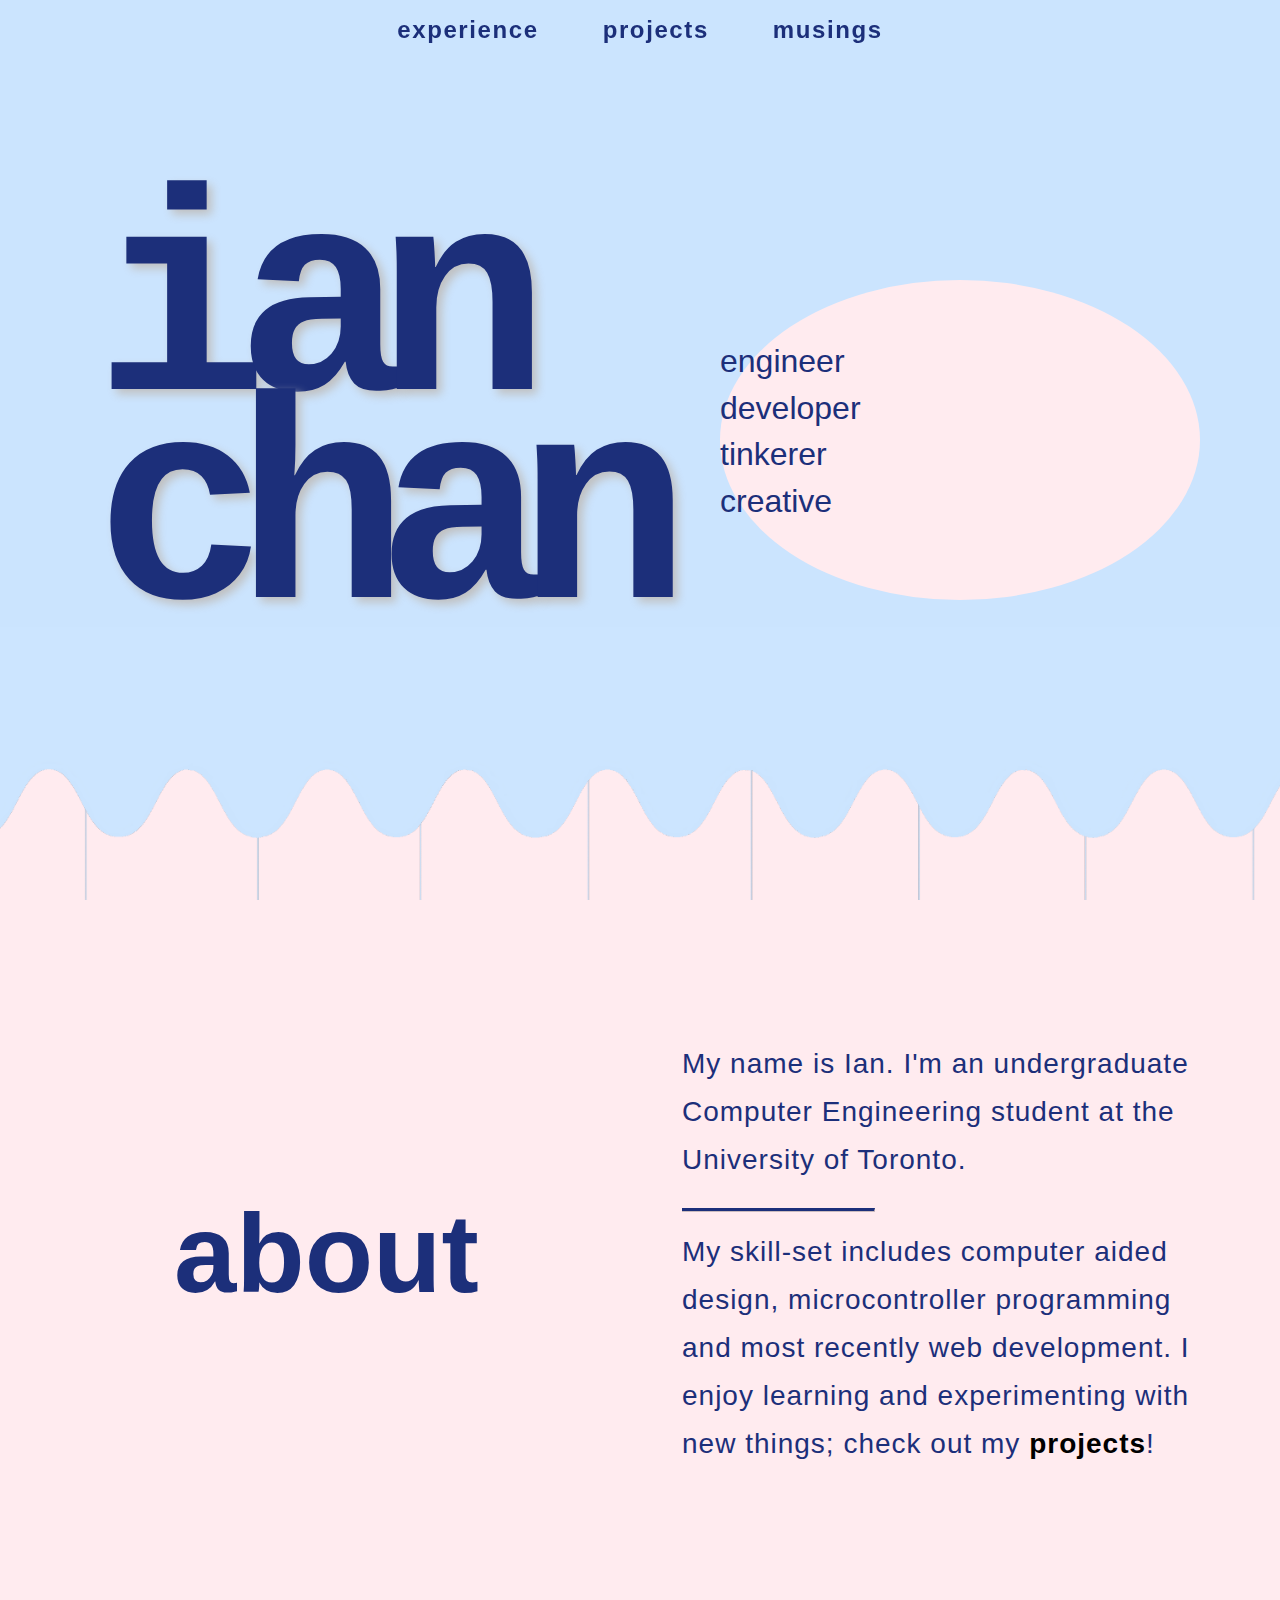
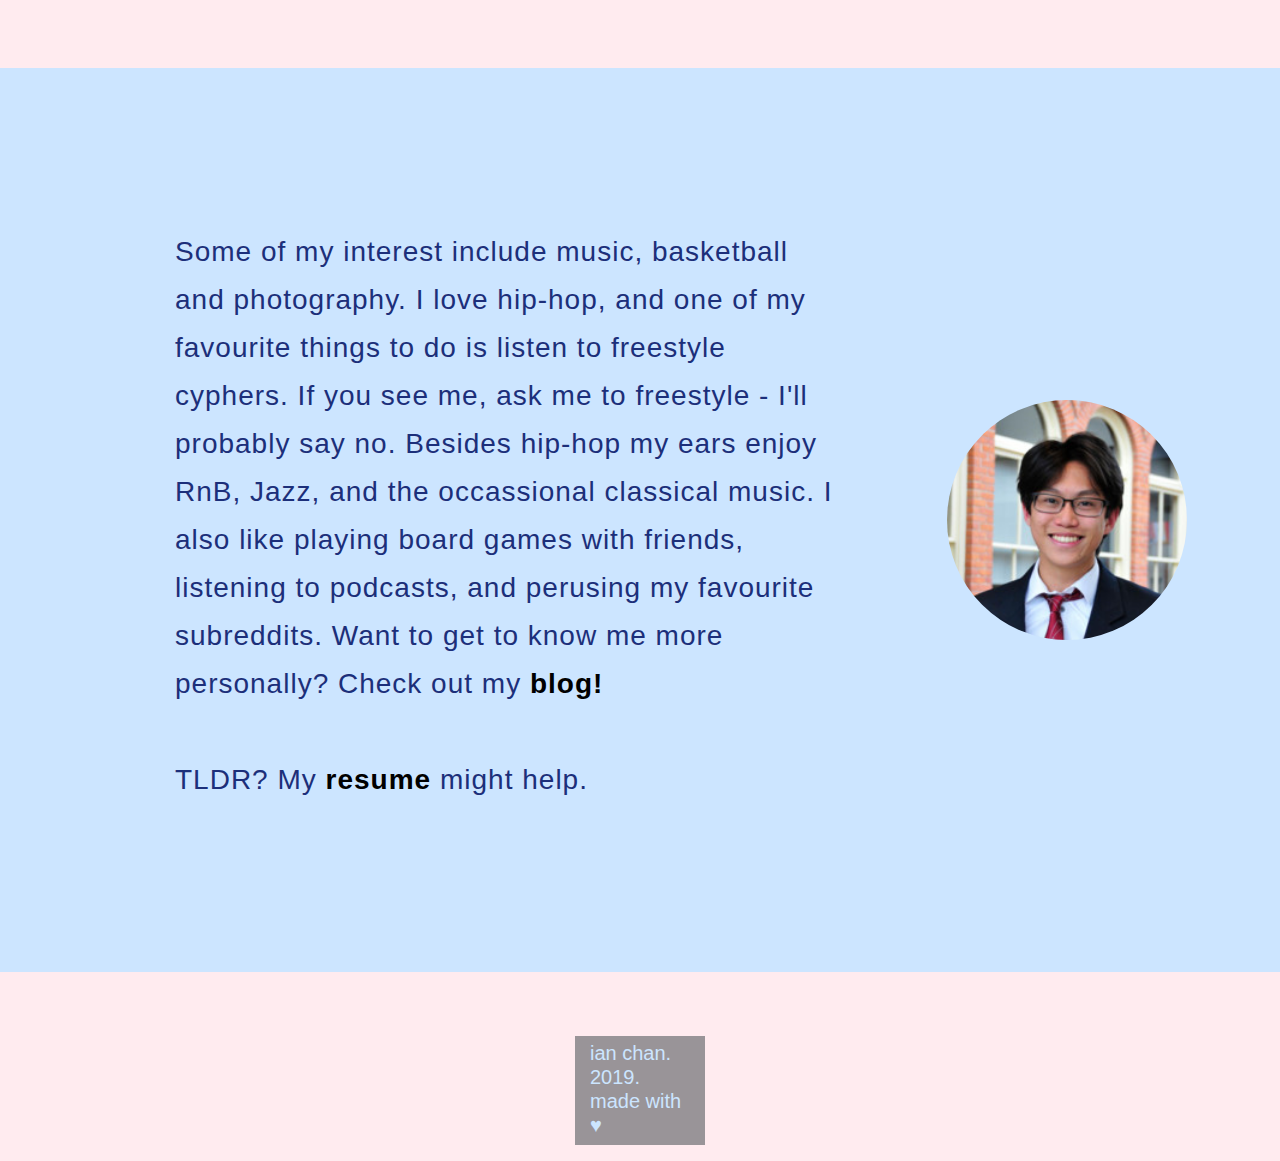
==== index.html @ 59d65142 "Updated landing page." ====
<!DOCTYPE html>
<html>
<head>
	<!-- Global site tag (gtag.js) - Google Analytics -->
	<script async src="https://www.googletagmanager.com/gtag/js?id=UA-136437127-1"></script>
	<script>
	  window.dataLayer = window.dataLayer || [];
	  function gtag(){dataLayer.push(arguments);}
	  gtag('js', new Date());

	  gtag('config', 'UA-136437127-1');
	</script>

	<title>Ian Chan</title>

	<link rel="stylesheet" href="https://stackpath.bootstrapcdn.com/bootstrap/4.3.1/css/bootstrap.min.css">
	<link href="https://fonts.googleapis.com/css?family=Amatic+SC" rel="stylesheet">
	<link rel="stylesheet" href="https://use.fontawesome.com/releases/v5.7.2/css/all.css" integrity="sha384-fnmOCqbTlWIlj8LyTjo7mOUStjsKC4pOpQbqyi7RrhN7udi9RwhKkMHpvLbHG9Sr" crossorigin="anonymous">
	<link rel="stylesheet" type="text/css" href="index.css">
	<meta name="viewport" content="width=device-width, initial-scale=1.0">
	<meta charset="utf-8">

</head>


	<body class="col-xl-12">

		<div class="row fixed-top">
			<div class="col-xl-12">
				
				<!-- Ian FUCKING REMEMBER THIS SHIT HERE. KNOW HOW TO USE FLEX AND JUSTIFY!  -->

				<!-- Nav Bar -->
				<nav id = "main" class="navbar navbar-expand-xl py-0 d-flex justify-content-center">
				    <div>    
				        <ul class="navbar-nav">
				       	  <li>
			            	<a href="experience.html" id="musings" class="nav-link mt-1">experience</a>
			          	  </li>

			          	  <li>
				            <a href="projects.html" id="projects" class="nav-link mt-1 mx-5">projects</a>
				          </li>

						  <li>
				            <a href="musings.html" id="musings" class="nav-link mt-1">musings</a>
				          </li>
				        </ul>
			    	</div>
		    	</nav>
	    	</div>
	    	
		</div>	

		<!-- Landing Page -->
		<div class="row landing">
			<div class="d-flex align-items-center col-xl-6">
				<div>
					<h1 class="name d-flex justify-content-center">ian chan</h1>
				</div>	
			</div>
			<!-- <div class="circle"></div> -->
			<div class="d-flex align-items-center justify-content-center col-xl-6">
					<div class="description circle">
						<h2 class="justify-content-start">engineer</h2>
						<h2 class="justify-content-start">developer</h2>
						<h2 class="justify-content-start">tinkerer</h2>
						<h2 class="justify-content-start">creative</h2>
					</div>
			</div>
		</div>

		<!-- About Pages -->

		<div class="row container">
			<div class="col-xl-6 d-flex align-items-center">
				<h1 class="about">about</h1>
			</div>

			<div class="col-xl-6 d-flex align-items-center">
				<div class="row">
					<h3 class="col-xl-12 pl-0 aboutMeText">My name is Ian. I'm an undergraduate Computer Engineering student at the University of Toronto.</h3>
					<hr id="hr" class="">
					<h3 class="col-xl-12 pl-0 aboutMeText">My skill-set includes computer aided design, microcontroller programming and most recently web development. I enjoy learning and experimenting with new things; check out my <b><a href="projects.html" class="link" id="projects">projects</a></b>!</h3>
				</div>
			</div>
		</div>

		<div class="row container2">
			<div class="col-xl-8">
				<h3 class="aboutMeText2">Some of my interest include music, basketball and photography. I love hip-hop, and one of my favourite things to do is listen to freestyle cyphers. If you see me, ask me to freestyle - I'll probably say no. Besides hip-hop my ears enjoy RnB, Jazz, and the occassional classical music. I also like playing board games with friends, listening to podcasts, and perusing my favourite subreddits. Want to get to know me more personally? Check out my <b><a href="musings.html" class="link" id="musings">blog!</a></b></h3>

				<h3 class="mt-5 aboutMeText2">TLDR? My <b><a href="resume.pdf" class="link" id = "resume">resume</a></b> might help.</h3>
			</div> 
			<div class="col-xl-4 d-flex align-items-center justify-content-center">
				<!-- <h1 class="about d-flex justify-content-end">words</h1> -->
				<img src="headshot.jfif" class="headshot">
			</div>
		</div>
		
		<!-- footer -->
		<div class="row">
			<div class="col-xl-12 d-flex justify-content-center mt-5 mb-3">
				 <a href="https://github.com/ianktc" target=" blank" class="icon">
			    	<i class="fab fa-github fa-2x"></i> 
			    </a>

		    	<a href="https://www.linkedin.com/in/ian-chan-409316150/" target=" blank" class="icon mx-5">
		    		<i class="fab fa-linkedin fa-2x"></i>
		    	</a>

		    	<a href="resume.pdf" target=" blank" class="icon">
		    		<i class="fas fa-file-alt fa-2x"></i>
		    	</a>	
			</div>
		</div>

		<div class="row footer">
			<div class="col-xl-12 d-flex justify-content-center">
				<h5 class="">ian chan. 2019. made with &hearts;</h5>
			</div>
		</div>

	    <!-- Optional JavaScript -->
	    <!-- jQuery first, then Popper.js, then Bootstrap JS -->
	    <script src="https://code.jquery.com/jquery-3.3.1.slim.min.js" integrity="sha384-q8i/X+965DzO0rT7abK41JStQIAqVgRVzpbzo5smXKp4YfRvH+8abtTE1Pi6jizo"
	        crossorigin="anonymous"></script>
	    <script src="https://cdnjs.cloudflare.com/ajax/libs/popper.js/1.14.3/umd/popper.min.js" integrity="sha384-ZMP7rVo3mIykV+2+9J3UJ46jBk0WLaUAdn689aCwoqbBJiSnjAK/l8WvCWPIPm49"
	        crossorigin="anonymous"></script>
	    <script src="https://stackpath.bootstrapcdn.com/bootstrap/4.1.3/js/bootstrap.min.js" integrity="sha384-ChfqqxuZUCnJSK3+MXmPNIyE6ZbWh2IMqE241rYiqJxyMiZ6OW/JmZQ5stwEULTy"
	        crossorigin="anonymous"></script>

	    <!-- These are particle.js scripts  -->
		<script src="particles.js"></script>
		<script src="js/app.js"></script>

		<!-- scrolling scripts for navbar -->
	    <script>
	        $(function () {
	            $(document).scroll(function () {
	                var $nav = $("#main");
	                $nav.toggleClass("scrolled", $(this).scrollTop() > $nav.height());
	            });
	        });
	    </script>

	</body>
	
</html>
---- index.css ----
body {  
	/*note: new background is lined pattern*/
	background-image: url("lines.png");
	background-repeat: no-repeat;
	background-size: cover;
	background-position: -5rem 0rem;
	background-attachment: fixed;
	background-color: rgb(255, 235, 239);
	color: #1C2F7A; 
	position: fixed;
}

.link{
	color: black;
}

#resume #projects{
	position: relative;
	z-index: 10000 !important;
}

/*welcome banner styles*/

.landing {
	background-image: url("good.png");
	background-size: cover;
	background-position: 0% 100%;
}

.name {
	font-family: 'PT Mono', monospace;
	font-size: 18rem;
	margin-top: 13rem;
	margin-left: 5rem;
	margin-bottom: 16rem;
	text-shadow: 5px 5px 10px #C0C0C0;
	font-weight: 600;
	letter-spacing: -2rem;
	line-height: 13rem;
}

.description {

}

.circle{
	height: 20rem;
	width: 30rem;
	background-color: rgb(255, 235, 239);
	border-radius: 50%;
	display: inline-block;
	padding-top: 3.9rem;
	padding-right: 10rem;
}

h1 {
	font-weight: 500;
	font-size: 7em;
	color: #1C2F7A;
}

/*navbar styles*/

.mainNavbar{
	margin-top:5rem;
}
 
.navbar-nav{ 
	width: 100%;
	text-align:center; 
}

.navbar-brand, .nav-link {
	font-size: 1.5rem;
	font-weight: 600;
	color: #1C2F7A;
	letter-spacing: 0.1rem;
}

/*about pages styles*/

.container {
	margin-top: 10rem;
	margin-bottom: 12rem;
}

.about{
	font-weight: 900;
	margin-left: 9rem;
}

.aboutMeText{
	margin-right: 6rem;
	margin-left: 7rem;
	text-align: left;
	line-height: 3rem;
	letter-spacing: 1px;
}

#hr {
	width: 12rem;
	border-top: 3px solid #1C2F7A;
	border-bottom: 1px solid rgba(0,0,0,0.2);
	border-right: 1px solid rgba(0,0,0,0.2);
	margin-left: 7rem;
}

.container2{
	background-color: #CCE5FF;
	padding-top: 10rem;
	padding-bottom: 10rem;
}

.aboutMeText2{
	margin-left: 10rem;
	text-align: left;
	line-height: 3rem;
	letter-spacing: 1px;
}

.headshot {
	border-radius: 50%;
	display: block;
	height: 15rem;
	width: 15rem;
}

.footer{
	background:rgba(99, 101, 104,0.65);
	padding-top:5px;
	margin-right: 35rem;
	margin-left: 35rem;
	margin-bottom: 1rem;
	color: #CCE5FF;
}

::-webkit-scrollbar { 
    display: none; 
}

/*top right icons*/

a:hover{
	text-decoration: none;
}

.icon {
	color: #1C2F7A;
	/*float: center;*/
	text-decoration: none;
}

/*scrolled background*/
.navbar.scrolled {
	/*background: rgb(222,184,135,0.9);*/
	background:rgb(255, 235, 239, 0.7);
}

/*making responive*/
/*need to update the responsiveness*/
@media only screen and (max-width: 600px){
	body { 
		align-content: center;
		background-image: url("MountainRange1.png");
		background-size: cover;
		background-repeat: no-repeat;
		background-position: 50% 20%;
		background-attachment: fixed;
	}	
	.about {
		justify-content: center;
	}
	#welcome {
		text-align: center;
	}
	#websiteTag {
		font-size:1.4rem;
		text-align: center;
		padding-top: 14rem;
	}
	hr {
	width: 3rem;
	color: white;
	border-top: 1px solid #f8f8f8;
	border-bottom: 1px solid rgba(0,0,0,0.2) 
	}
	.navbar-toggler-icon{
		height: 1.7rem;
		width: 1.7rem;
		margin-top:0.2rem;
		margin-left: 0.2rem;
		position: fixed;
	}
	.navbar-brand, .nav-link {
		margin-left: 1rem;
		color: #1C2F7A;
		font-size:1rem;
	}
	.navbar-brand{
		margin-top: 2rem;
	}
	#home {
		margin-top: 1.4rem;
		margin-bottom: 0;
		padding-bottom: 0;
	}
	#musings {
		margin-top: 0;
		padding-top: 0;
	}

	/*about page*/
	.about {
		background:rgba(99, 101, 104,0.65);
		margin-top: 25rem;
		margin-right: auto;
		margin-left: auto;
		margin-bottom:1rem;
		color: #FAEBD7;
	}

	.display-3{
		font-size: 2.2rem;
		padding-top: 0.4rem;
	}

	#secondHr{
		width: 5rem;
	}
	.aboutMeText {
		font-size: 1rem;
		padding-right: 2rem;
		padding-left: 2rem;
		text-align: left;
	}

	.aboutMeText p{
		text-align: left;
		color: #FAEBD7;
		line-height: 2rem;
		padding-bottom: 2rem;
	}

	.heading {
		font-size: 1.3rem;
		text-align: left;
		color: black;
	}
}
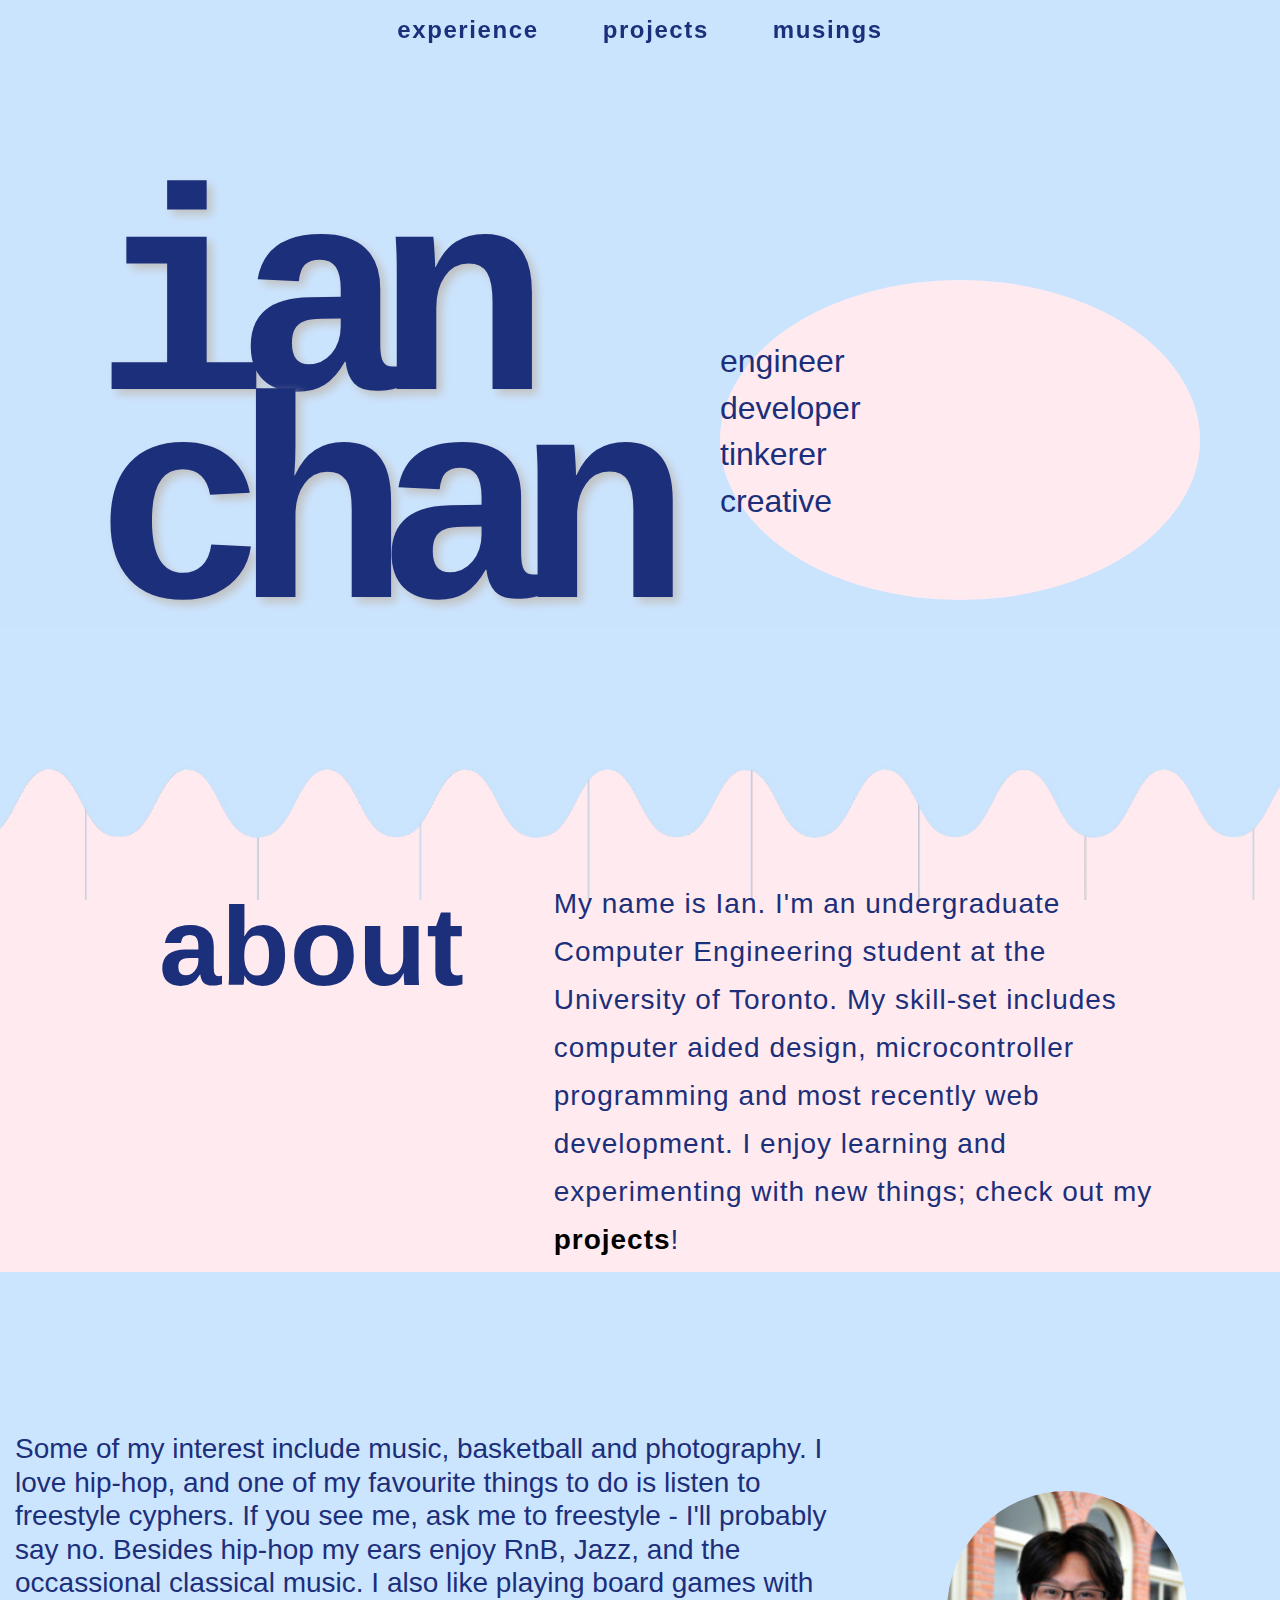
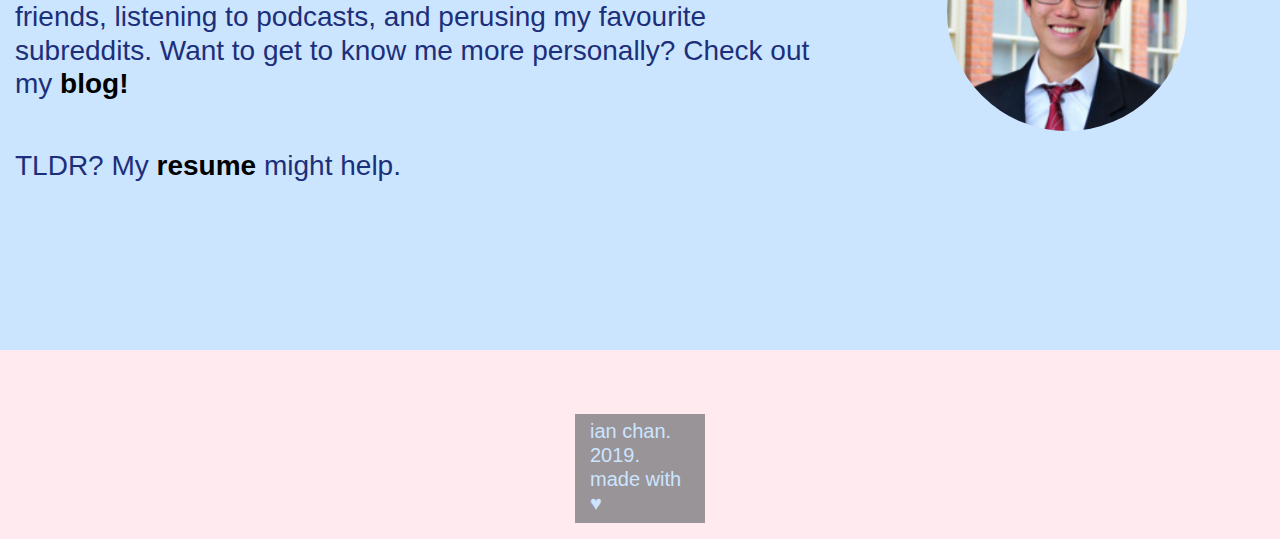
==== commit af46939c: "update resume" ====
--- a/index.html
+++ b/index.html
@@ -17,108 +17,198 @@
 	<link href="https://fonts.googleapis.com/css?family=Amatic+SC" rel="stylesheet">
 	<link rel="stylesheet" href="https://use.fontawesome.com/releases/v5.7.2/css/all.css" integrity="sha384-fnmOCqbTlWIlj8LyTjo7mOUStjsKC4pOpQbqyi7RrhN7udi9RwhKkMHpvLbHG9Sr" crossorigin="anonymous">
 	<link rel="stylesheet" type="text/css" href="index.css">
+
+	<!-- favicon -->
+	<link rel="apple-touch-icon" sizes="180x180" href="favicon/apple-touch-icon.png">
+	<link rel="icon" type="image/png" sizes="32x32" href="favicon/favicon-32x32.png">
+	<link rel="icon" type="image/png" sizes="16x16" href="favicon/favicon-16x16.png">
+	<link rel="manifest" href="/site.webmanifest">
+	<meta name="msapplication-TileColor" content="#da532c">
+	<meta name="theme-color" content="#ffffff">
+
 	<meta name="viewport" content="width=device-width, initial-scale=1.0">
 	<meta charset="utf-8">
 
 </head>
 
-
-	<body class="col-xl-12">
-
-		<div class="row fixed-top">
-			<div class="col-xl-12">
+	<body class="col-xl-12 col-xs-12">
+
+		<div class="d-none d-lg-block">
+			<div class="row fixed-top">
+				<div class="col-xl-12">
+					
+					<!-- Ian FUCKING REMEMBER THIS SHIT HERE. KNOW HOW TO USE FLEX AND JUSTIFY!  -->
+
+					<!-- Nav Bar -->
+					<nav id = "main" class="navbar navbar-expand-xl py-0 d-flex justify-content-center">
+					    <div>    
+					        <ul class="navbar-nav">
+					       	  <li>
+				            	<a href="experience.html" id="musings" class="nav-link mt-1">experience</a>
+				          	  </li>
+
+				          	  <li>
+					            <a href="projects.html" id="projects" class="nav-link mt-1 mx-5">projects</a>
+					          </li>
+
+							  <li>
+					            <a href="musings.html" id="musings" class="nav-link mt-1">musings</a>
+					          </li>
+					        </ul>
+				    	</div>
+			    	</nav>
+
+		    	</div>
+			</div>	
+
+			<!-- test -->
+
+			<!-- Landing Page -->
+			<div class="row landing">
+				<div class="d-flex align-items-center col-xl-6">
+					<div class="">
+						<h1 class="name d-flex justify-content-center">ian chan</h1>
+					</div>	
+				</div>
+				<div class="d-flex align-items-center justify-content-center col-xl-6">
+					<!-- using bootstrap to hide this when the screen is less than l -->
+						<div class="description circle d-none d-lg-block">
+							<h2 class="justify-content-start">engineer</h2>
+							<h2 class="justify-content-start">developer</h2>
+							<h2 class="justify-content-start">tinkerer</h2>
+							<h2 class="justify-content-start">creative</h2>
+						</div>
+				</div>
+			</div>
+
+			<!-- About Pages -->
+
+			<div class="row holder">
+				<div class="col-xl-4">
+					<h1 class="about">about</h1>
+				</div>
+
+				<div class="col-xl-8">
+					<h3 class = "aboutMeText">My name is Ian. I'm an undergraduate Computer Engineering student at the University of Toronto. My skill-set includes computer aided design, microcontroller programming and most recently web development. I enjoy learning and experimenting with new things; check out my <b><a href="projects.html" class="link" id="projects">projects</a></b>!</h3>
+				</div>
+			</div>
+
+			<div class="row container2">
+				<div class="col-xl-8">
+					<h3 class="aboutMeText1">Some of my interest include music, basketball and photography. I love hip-hop, and one of my favourite things to do is listen to freestyle cyphers. If you see me, ask me to freestyle - I'll probably say no. Besides hip-hop my ears enjoy RnB, Jazz, and the occassional classical music. I also like playing board games with friends, listening to podcasts, and perusing my favourite subreddits. Want to get to know me more personally? Check out my <b><a href="musings.html" class="link" id="musings">blog!</a></b></h3>
+
+					<h3 class="mt-5 aboutMeText1">TLDR? My <b><a href="resume.pdf" class="link" id = "resume">resume</a></b> might help.</h3>
+				</div> 
+
+				<div class="col-xl-4 d-flex align-items-center justify-content-center">
+					<img src="headshot.jfif" class="headshot">
+				</div>
+			</div>
+			
+			<!-- footer -->
+			<div class="row">
+				<div class="col-xl-12 d-flex justify-content-center mt-5 mb-3">
+					 <a href="https://github.com/ianktc" target=" blank" class="icon">
+				    	<i class="fab fa-github fa-2x"></i> 
+				    </a>
+
+			    	<a href="https://www.linkedin.com/in/ian-chan-409316150/" target=" blank" class="icon mx-5">
+			    		<i class="fab fa-linkedin fa-2x"></i>
+			    	</a>
+
+			    	<a href="resume.html" target=" blank" class="icon">
+			    		<i class="fas fa-file-alt fa-2x"></i>
+			    	</a>	
+				</div>
+			</div>
+
+			<div class="row footer">
+				<div class="col-xl-12 d-flex justify-content-center">
+					<h5 class="">ian chan. 2019. made with &hearts;</h5>
+				</div>
+			</div>
+
+		</div>
+
+		<!-- responsive for mobile -->
+
+		<div class="col-xs-12 d-block d-sm-none">
+			<!-- nav bar and landing page-->
+			<div class="row landing1 d-flex justify-content-center">
+				<div class="col-xs-12">
+					<ul class="navbar-nav">
+			       	  <li>
+		            	<a href="experience.html" id="experience" class="nav-link">experience</a>
+		          	  </li>
+		          	  <li>
+			            <a href="projects.html" id="projects" class="nav-link">projects</a>
+			          </li>
+
+					  <li>
+			            <a href="musings.html" id="musings" class="nav-link">musings</a>
+			          </li>
+			        </ul>
+				</div>
+
+				<div class="">
+					<h1 class="name1 ml-4">ian chan</h1>	
+				</div>
+			</div>
+
+			<!-- about -->
+			<div class="row d-flex justify-content-center">
+				<div class="col-xs-12">
+					<h1 class="about1 display-3">about</h1>
+				</div>
+			</div>
+			
+			<div class="row d-flex justify-content-center">
+				<div class="col-xs-12">
+					<h5 class="aboutMeText1 mx-5">My name is Ian. I'm an undergraduate Computer Engineering student at the University of Toronto.</h5>
+					<hr id="hr1">
+					<h5 class="aboutMeText1 mx-5">My skill-set includes computer aided design, microcontroller programming and most recently web development. I enjoy learning and experimenting with new things; check out my <b><a href="projects.html" class="link" id="projects">projects</a></b>!</h5>	
+				</div>
+			</div>
+
+			<!-- about more -->
+			<div class="row d-flex justify-content-center container3">
 				
-				<!-- Ian FUCKING REMEMBER THIS SHIT HERE. KNOW HOW TO USE FLEX AND JUSTIFY!  -->
-
-				<!-- Nav Bar -->
-				<nav id = "main" class="navbar navbar-expand-xl py-0 d-flex justify-content-center">
-				    <div>    
-				        <ul class="navbar-nav">
-				       	  <li>
-			            	<a href="experience.html" id="musings" class="nav-link mt-1">experience</a>
-			          	  </li>
-
-			          	  <li>
-				            <a href="projects.html" id="projects" class="nav-link mt-1 mx-5">projects</a>
-				          </li>
-
-						  <li>
-				            <a href="musings.html" id="musings" class="nav-link mt-1">musings</a>
-				          </li>
-				        </ul>
-			    	</div>
-		    	</nav>
-	    	</div>
-	    	
-		</div>	
-
-		<!-- Landing Page -->
-		<div class="row landing">
-			<div class="d-flex align-items-center col-xl-6">
-				<div>
-					<h1 class="name d-flex justify-content-center">ian chan</h1>
-				</div>	
-			</div>
-			<!-- <div class="circle"></div> -->
-			<div class="d-flex align-items-center justify-content-center col-xl-6">
-					<div class="description circle">
-						<h2 class="justify-content-start">engineer</h2>
-						<h2 class="justify-content-start">developer</h2>
-						<h2 class="justify-content-start">tinkerer</h2>
-						<h2 class="justify-content-start">creative</h2>
-					</div>
-			</div>
-		</div>
-
-		<!-- About Pages -->
-
-		<div class="row container">
-			<div class="col-xl-6 d-flex align-items-center">
-				<h1 class="about">about</h1>
-			</div>
-
-			<div class="col-xl-6 d-flex align-items-center">
-				<div class="row">
-					<h3 class="col-xl-12 pl-0 aboutMeText">My name is Ian. I'm an undergraduate Computer Engineering student at the University of Toronto.</h3>
-					<hr id="hr" class="">
-					<h3 class="col-xl-12 pl-0 aboutMeText">My skill-set includes computer aided design, microcontroller programming and most recently web development. I enjoy learning and experimenting with new things; check out my <b><a href="projects.html" class="link" id="projects">projects</a></b>!</h3>
-				</div>
-			</div>
-		</div>
-
-		<div class="row container2">
-			<div class="col-xl-8">
-				<h3 class="aboutMeText2">Some of my interest include music, basketball and photography. I love hip-hop, and one of my favourite things to do is listen to freestyle cyphers. If you see me, ask me to freestyle - I'll probably say no. Besides hip-hop my ears enjoy RnB, Jazz, and the occassional classical music. I also like playing board games with friends, listening to podcasts, and perusing my favourite subreddits. Want to get to know me more personally? Check out my <b><a href="musings.html" class="link" id="musings">blog!</a></b></h3>
-
-				<h3 class="mt-5 aboutMeText2">TLDR? My <b><a href="resume.pdf" class="link" id = "resume">resume</a></b> might help.</h3>
-			</div> 
-			<div class="col-xl-4 d-flex align-items-center justify-content-center">
-				<!-- <h1 class="about d-flex justify-content-end">words</h1> -->
-				<img src="headshot.jfif" class="headshot">
-			</div>
-		</div>
-		
-		<!-- footer -->
-		<div class="row">
-			<div class="col-xl-12 d-flex justify-content-center mt-5 mb-3">
-				 <a href="https://github.com/ianktc" target=" blank" class="icon">
-			    	<i class="fab fa-github fa-2x"></i> 
-			    </a>
-
-		    	<a href="https://www.linkedin.com/in/ian-chan-409316150/" target=" blank" class="icon mx-5">
-		    		<i class="fab fa-linkedin fa-2x"></i>
-		    	</a>
-
-		    	<a href="resume.pdf" target=" blank" class="icon">
-		    		<i class="fas fa-file-alt fa-2x"></i>
-		    	</a>	
-			</div>
-		</div>
-
-		<div class="row footer">
-			<div class="col-xl-12 d-flex justify-content-center">
-				<h5 class="">ian chan. 2019. made with &hearts;</h5>
-			</div>
+				<div class="col-xl-12 d-flex align-items-center justify-content-center">
+					<!-- <h1 class="about d-flex justify-content-end">words</h1> -->
+					<img src="headshot.jfif" class="headshot1">
+				</div>
+
+				<div class="col-xs-12">
+					<h5 class="aboutMeText1 mx-5">Some of my interest include music, basketball and photography. I love hip-hop, and one of my favourite things to do is listen to freestyle cyphers. If you see me, ask me to freestyle - I'll probably say no. Besides hip-hop my ears enjoy RnB, Jazz, and the occassional classical music. I also like playing board games with friends, listening to podcasts, and perusing my favourite subreddits. Want to get to know me more personally? Check out my <b><a href="musings.html" class="link" id="musings">blog!</a></b></h5>
+
+					<h5 class="mt-5 aboutMeText1 mx-5">TLDR? My <b><a href="resume.pdf" class="link" id = "resume">resume</a></b> might help.</h5>
+				</div> 
+
+			</div>
+
+			<!-- footer -->
+			<div class="row">
+				<div class="col-xl-12 d-flex justify-content-center mt-5 mb-3">
+					<a href="https://github.com/ianktc" target=" blank" class="icon">
+				    	<i class="fab fa-github fa-2x"></i> 
+				    </a>
+
+			    	<a href="https://www.linkedin.com/in/ian-chan-409316150/" target=" blank" class="icon mx-5">
+			    		<i class="fab fa-linkedin fa-2x"></i>
+			    	</a>
+
+			    	<a href="resume.html" target=" blank" class="icon">
+			    		<i class="fas fa-file-alt fa-2x"></i>
+			    	</a>	
+				</div>
+			</div>
+
+			<div class="row d-flex justify-content-center">
+				<div class="col-xs-12 footer1 px-3 mb-4">
+					<h5 class="">ian chan. 2019. made with &hearts;</h5>	
+				</div>
+			</div>
+
 		</div>
 
 	    <!-- Optional JavaScript -->
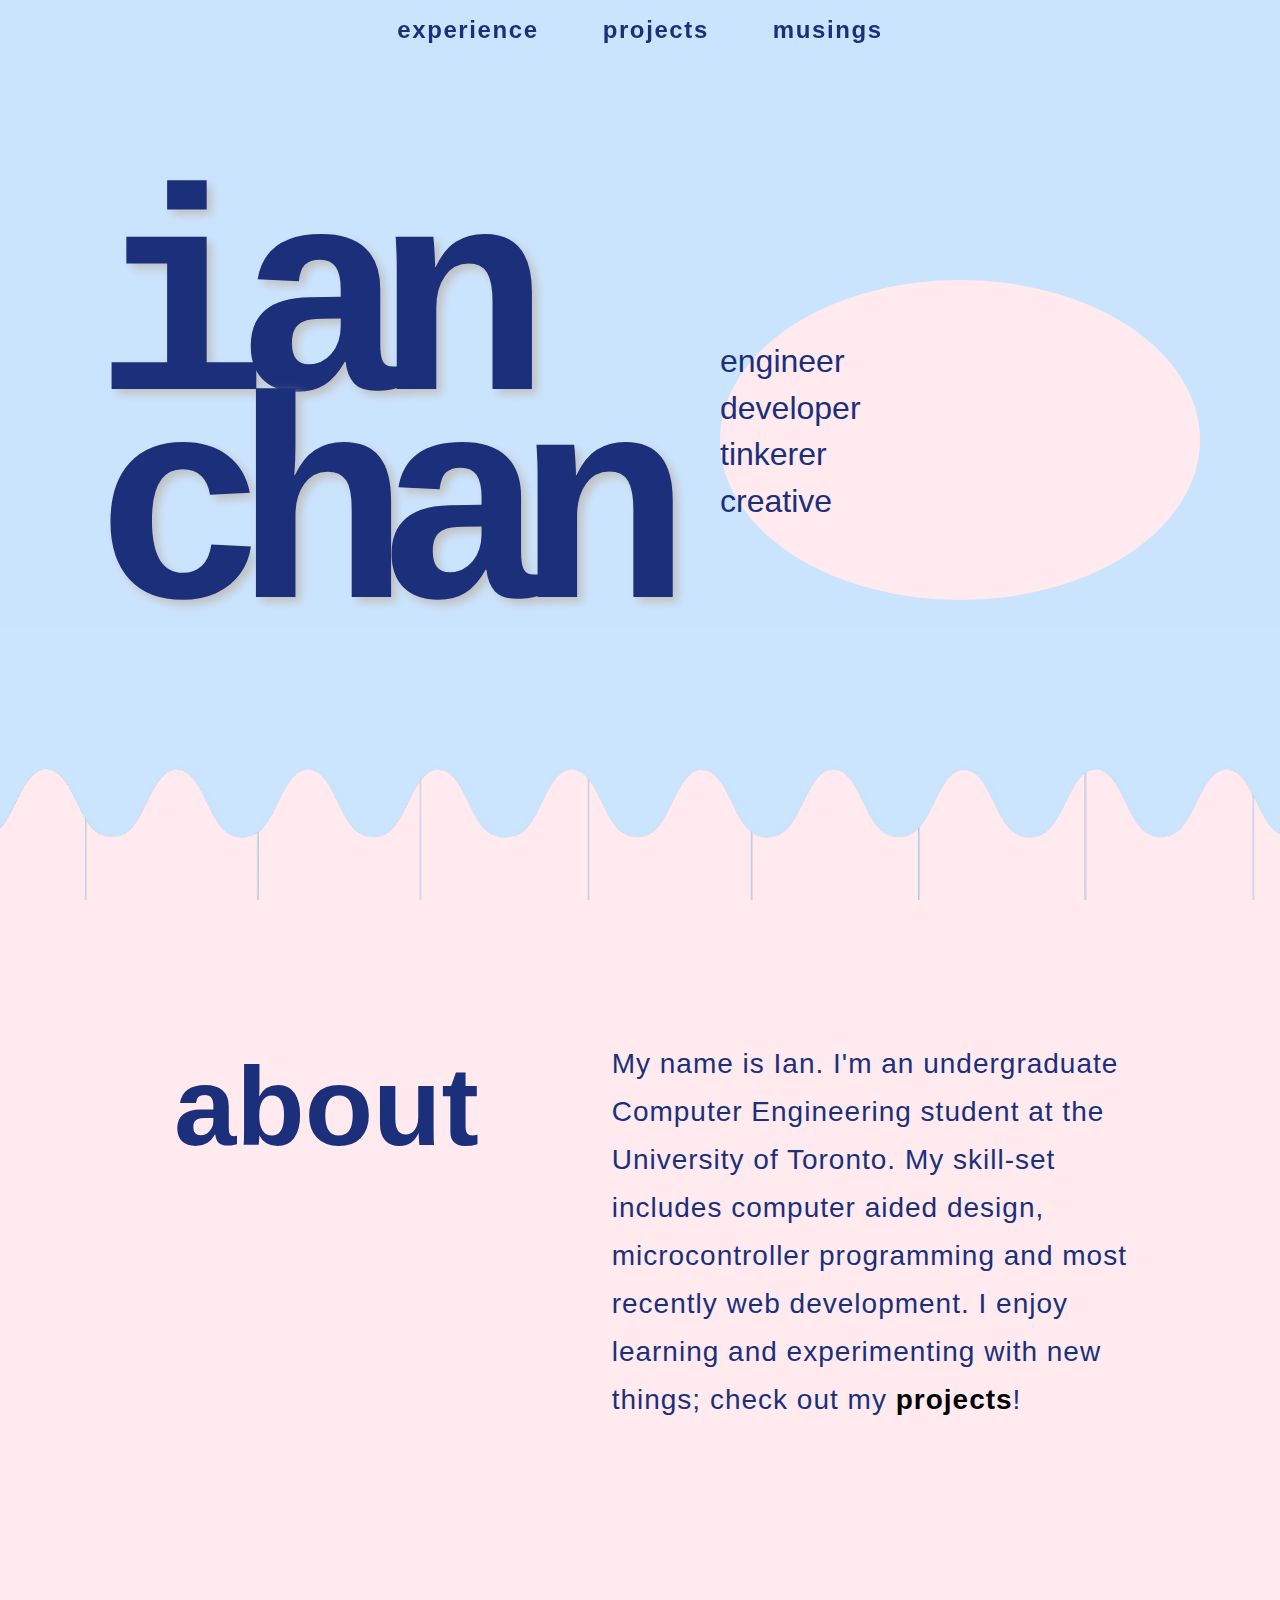
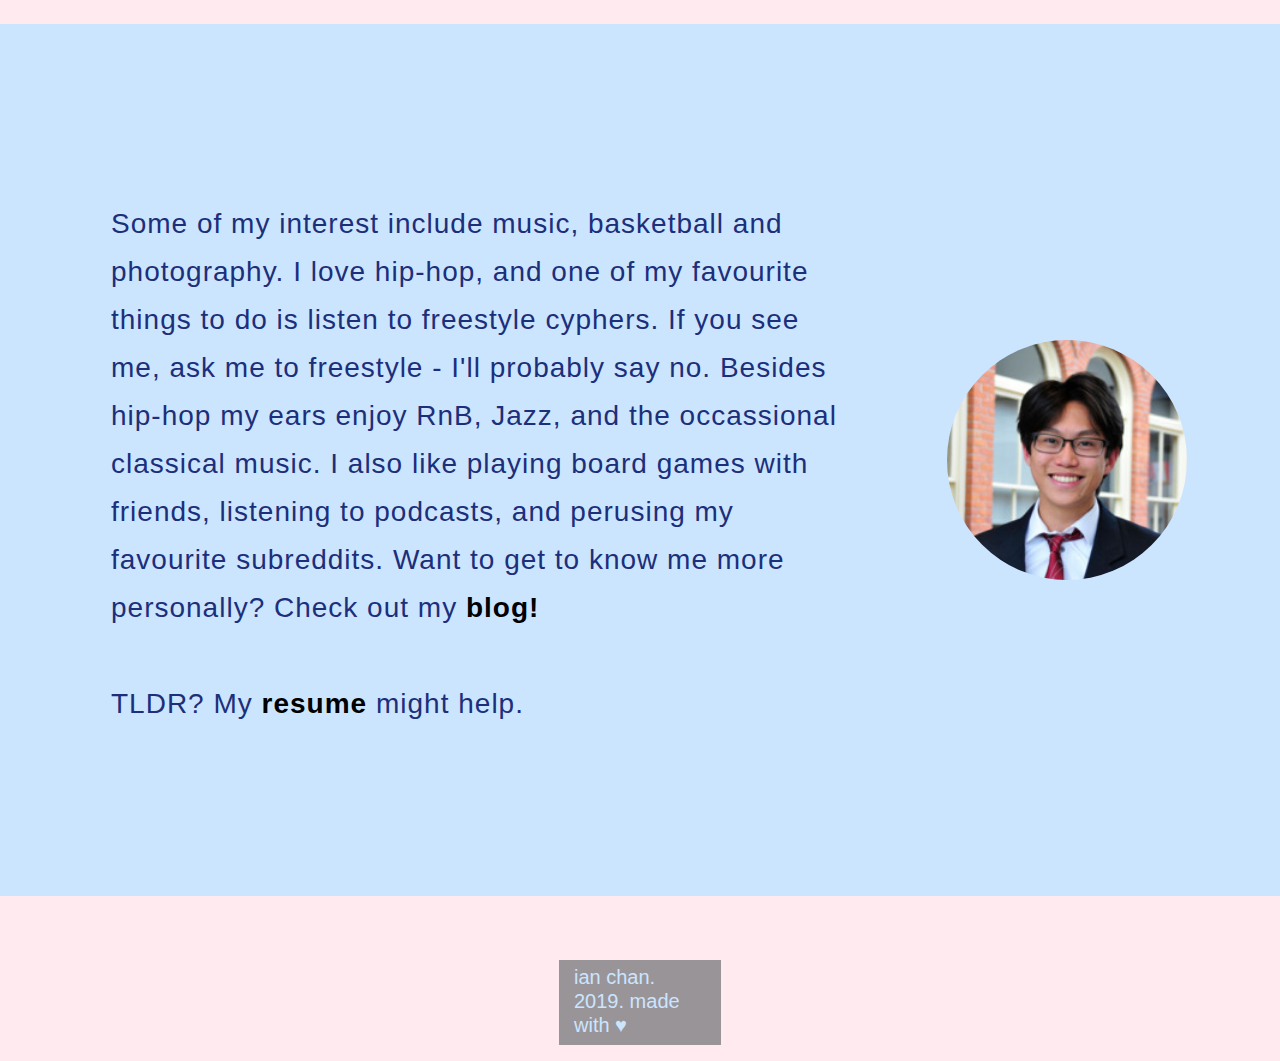
==== commit 9d373bcb: "resume change and restructuring plans" ====
--- a/index.html
+++ b/index.html
@@ -37,8 +37,6 @@
 			<div class="row fixed-top">
 				<div class="col-xl-12">
 					
-					<!-- Ian FUCKING REMEMBER THIS SHIT HERE. KNOW HOW TO USE FLEX AND JUSTIFY!  -->
-
 					<!-- Nav Bar -->
 					<nav id = "main" class="navbar navbar-expand-xl py-0 d-flex justify-content-center">
 					    <div>    
@@ -60,8 +58,6 @@
 
 		    	</div>
 			</div>	
-
-			<!-- test -->
 
 			<!-- Landing Page -->
 			<div class="row landing">
@@ -116,7 +112,7 @@
 			    		<i class="fab fa-linkedin fa-2x"></i>
 			    	</a>
 
-			    	<a href="resume.html" target=" blank" class="icon">
+			    	<a href="resume.pdf" target=" blank" class="icon">
 			    		<i class="fas fa-file-alt fa-2x"></i>
 			    	</a>	
 				</div>
@@ -197,7 +193,7 @@
 			    		<i class="fab fa-linkedin fa-2x"></i>
 			    	</a>
 
-			    	<a href="resume.html" target=" blank" class="icon">
+			    	<a href="resume.pdf" target=" blank" class="icon">
 			    		<i class="fas fa-file-alt fa-2x"></i>
 			    	</a>	
 				</div>
--- a/index.css
+++ b/index.css
@@ -7,14 +7,13 @@
 	background-attachment: fixed;
 	background-color: rgb(255, 235, 239);
 	color: #1C2F7A; 
-	position: fixed;
 }
 
 .link{
 	color: black;
 }
 
-#resume #projects{
+#resume #projects #experience{
 	position: relative;
 	z-index: 10000 !important;
 }
@@ -23,8 +22,18 @@
 
 .landing {
 	background-image: url("good.png");
+	background-size: 100% 100%;
+	background-position: center;
+	background-repeat: no-repeat;
+} 
+
+.landing1{
+	background-image: url("good.png");
 	background-size: cover;
-	background-position: 0% 100%;
+	background-repeat: repeat;
+	background-position: 0rem 0rem;
+	padding-bottom: 8rem;
+	padding-top: 2rem;
 }
 
 .name {
@@ -37,6 +46,17 @@
 	font-weight: 600;
 	letter-spacing: -2rem;
 	line-height: 13rem;
+}
+
+.name1{
+	font-family: 'PT Mono', monospace;
+	font-size: 10rem;
+	text-shadow: 5px 5px 10px #C0C0C0;
+	font-weight: 600;
+	letter-spacing: -1rem;
+	line-height: 7rem;
+	margin-top: 3rem;
+	margin-bottom: 4rem;
 }
 
 .description {
@@ -77,24 +97,51 @@
 	letter-spacing: 0.1rem;
 }
 
+.nav-link1 {
+	font-size: 1.5rem;
+	font-weight: 600;
+	color: #1C2F7A;
+	letter-spacing: 0.1rem;
+}
+
 /*about pages styles*/
 
-.container {
-	margin-top: 10rem;
-	margin-bottom: 12rem;
+.holder {
+	margin-top: 10rem !important;
+	margin-bottom: 12rem !important; 
+	margin-left: 9rem !important;
 }
 
 .about{
 	font-weight: 900;
-	margin-left: 9rem;
+}
+
+.about1{
+	font-weight: 600;
 }
 
 .aboutMeText{
 	margin-right: 6rem;
-	margin-left: 7rem;
+	margin-left: 4rem;
 	text-align: left;
 	line-height: 3rem;
 	letter-spacing: 1px;
+}
+
+.aboutMeText1{
+	text-align: left;
+	line-height: 3rem;
+	letter-spacing: 1px;
+	margin-top: 1rem;
+	margin-left: 6rem;
+}
+
+#hr1 {
+	width: 5rem;
+	border-bottom: 3px solid #1C2F7A;
+	border-right: 1px solid rgba(0,0,0,0.2);
+	margin-left: 3rem;
+	margin-top: 1rem;
 }
 
 #hr {
@@ -111,11 +158,11 @@
 	padding-bottom: 10rem;
 }
 
-.aboutMeText2{
-	margin-left: 10rem;
-	text-align: left;
-	line-height: 3rem;
-	letter-spacing: 1px;
+.container3{
+	background-color: #CCE5FF;
+	margin-top: 5rem;
+	padding-top: 5rem;
+	padding-bottom: 5rem;
 }
 
 .headshot {
@@ -125,12 +172,25 @@
 	width: 15rem;
 }
 
+.headshot1{
+	border-radius: 50%;
+	display: block;
+	height: 10rem;
+	width: 10rem;
+}
+
 .footer{
 	background:rgba(99, 101, 104,0.65);
 	padding-top:5px;
-	margin-right: 35rem;
-	margin-left: 35rem;
+	margin-right: 34rem;
+	margin-left: 34rem;
 	margin-bottom: 1rem;
+	color: #CCE5FF;
+}
+
+.footer1{
+	background:rgba(99, 101, 104,0.65);
+	padding-top:5px;
 	color: #CCE5FF;
 }
 
@@ -154,96 +214,4 @@
 .navbar.scrolled {
 	/*background: rgb(222,184,135,0.9);*/
 	background:rgb(255, 235, 239, 0.7);
-}
-
-/*making responive*/
-/*need to update the responsiveness*/
-@media only screen and (max-width: 600px){
-	body { 
-		align-content: center;
-		background-image: url("MountainRange1.png");
-		background-size: cover;
-		background-repeat: no-repeat;
-		background-position: 50% 20%;
-		background-attachment: fixed;
-	}	
-	.about {
-		justify-content: center;
-	}
-	#welcome {
-		text-align: center;
-	}
-	#websiteTag {
-		font-size:1.4rem;
-		text-align: center;
-		padding-top: 14rem;
-	}
-	hr {
-	width: 3rem;
-	color: white;
-	border-top: 1px solid #f8f8f8;
-	border-bottom: 1px solid rgba(0,0,0,0.2) 
-	}
-	.navbar-toggler-icon{
-		height: 1.7rem;
-		width: 1.7rem;
-		margin-top:0.2rem;
-		margin-left: 0.2rem;
-		position: fixed;
-	}
-	.navbar-brand, .nav-link {
-		margin-left: 1rem;
-		color: #1C2F7A;
-		font-size:1rem;
-	}
-	.navbar-brand{
-		margin-top: 2rem;
-	}
-	#home {
-		margin-top: 1.4rem;
-		margin-bottom: 0;
-		padding-bottom: 0;
-	}
-	#musings {
-		margin-top: 0;
-		padding-top: 0;
-	}
-
-	/*about page*/
-	.about {
-		background:rgba(99, 101, 104,0.65);
-		margin-top: 25rem;
-		margin-right: auto;
-		margin-left: auto;
-		margin-bottom:1rem;
-		color: #FAEBD7;
-	}
-
-	.display-3{
-		font-size: 2.2rem;
-		padding-top: 0.4rem;
-	}
-
-	#secondHr{
-		width: 5rem;
-	}
-	.aboutMeText {
-		font-size: 1rem;
-		padding-right: 2rem;
-		padding-left: 2rem;
-		text-align: left;
-	}
-
-	.aboutMeText p{
-		text-align: left;
-		color: #FAEBD7;
-		line-height: 2rem;
-		padding-bottom: 2rem;
-	}
-
-	.heading {
-		font-size: 1.3rem;
-		text-align: left;
-		color: black;
-	}
 }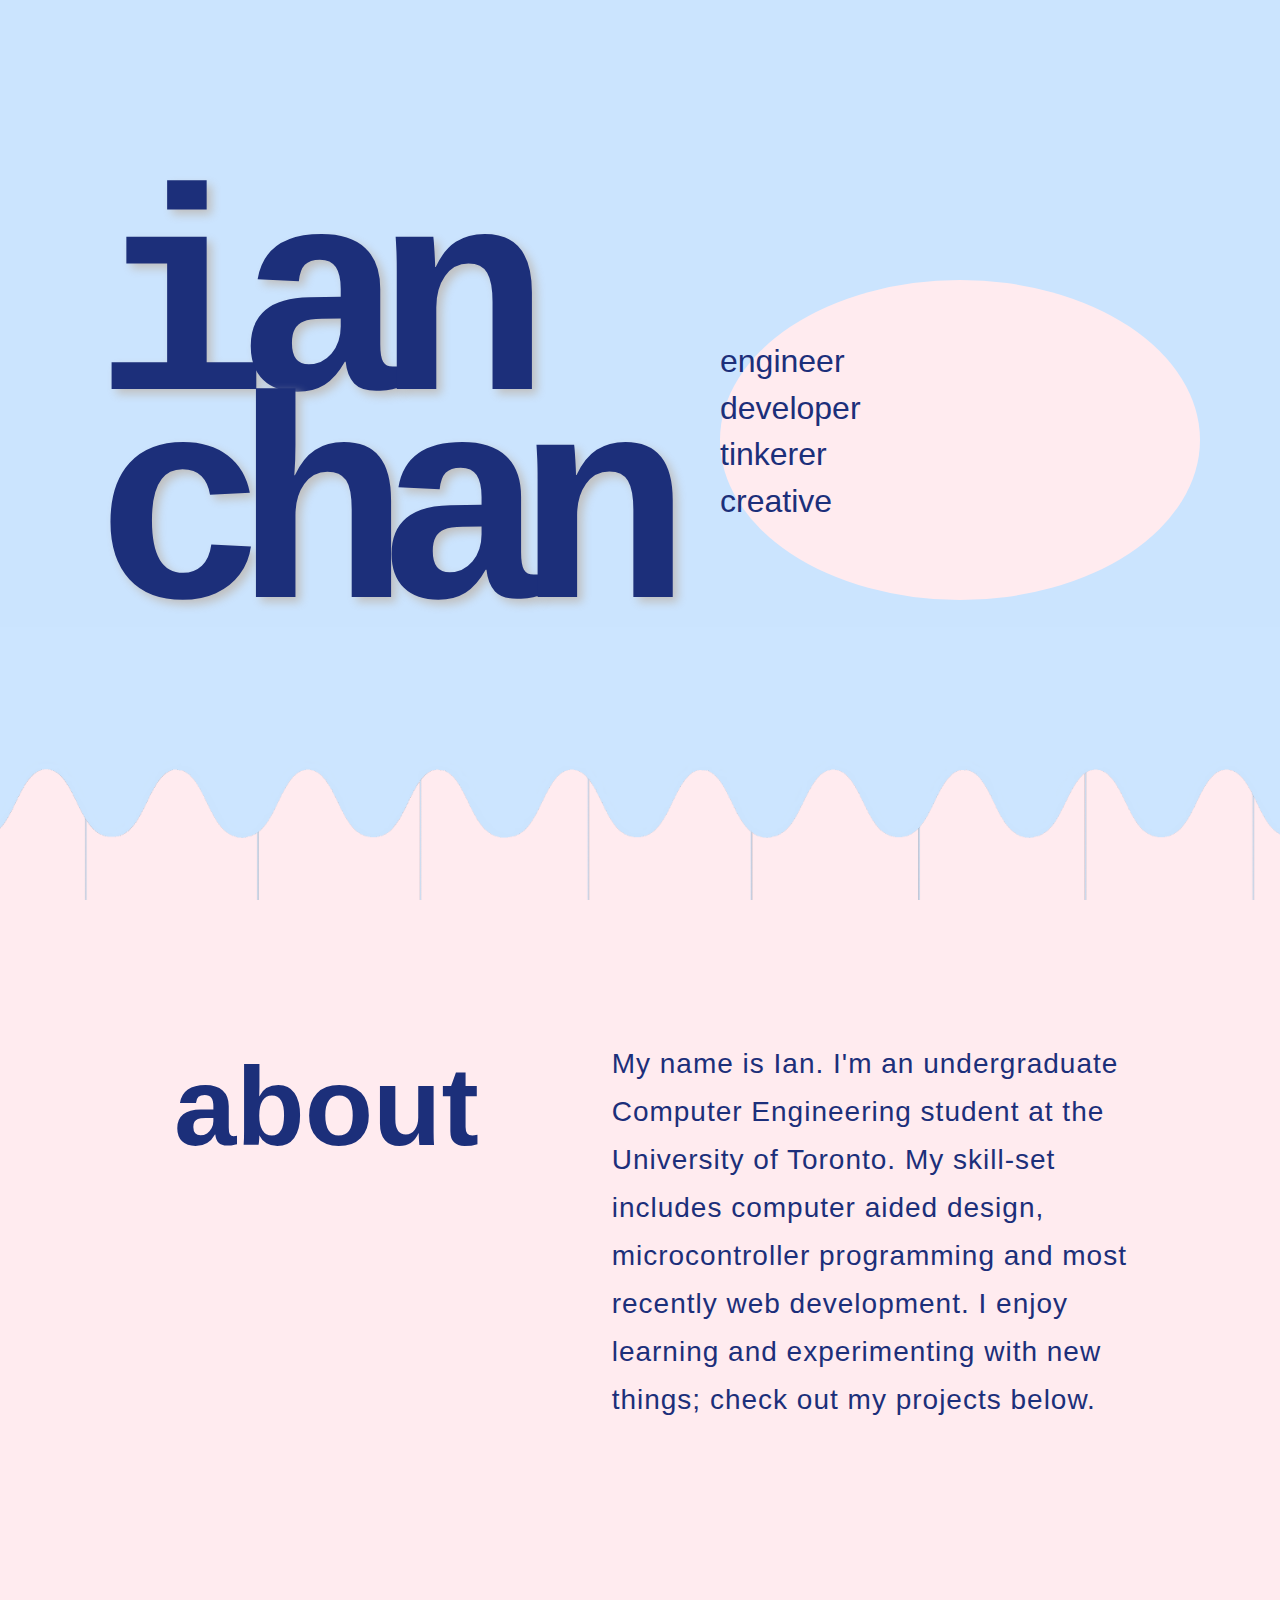
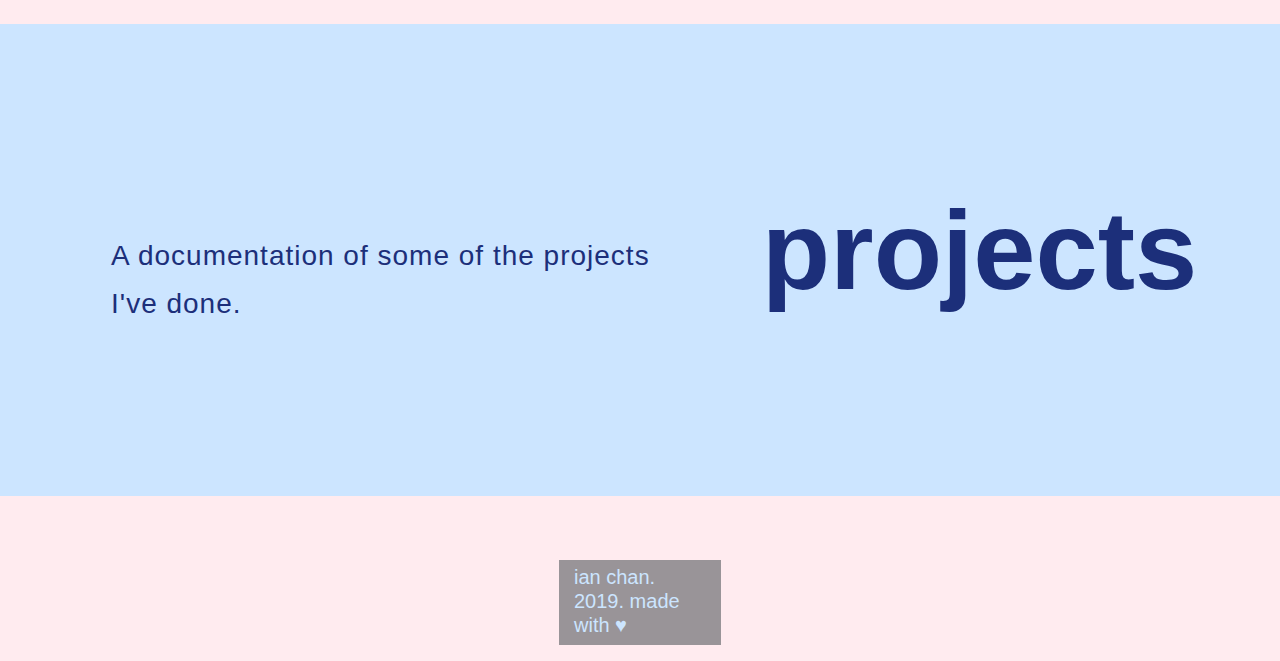
==== commit 44564a21: "Merge branch 'master' of https://github.com/ianktc/chanian.ca" ====
--- a/index.html
+++ b/index.html
@@ -38,7 +38,7 @@
 				<div class="col-xl-12">
 					
 					<!-- Nav Bar -->
-					<nav id = "main" class="navbar navbar-expand-xl py-0 d-flex justify-content-center">
+	<!-- 				<nav id = "main" class="navbar navbar-expand-xl py-0 d-flex justify-content-center">
 					    <div>    
 					        <ul class="navbar-nav">
 					       	  <li>
@@ -53,8 +53,8 @@
 					            <a href="musings.html" id="musings" class="nav-link mt-1">musings</a>
 					          </li>
 					        </ul>
-				    	</div>
-			    	</nav>
+				    	</div>			
+			    	</nav> -->
 
 		    	</div>
 			</div>	
@@ -68,7 +68,7 @@
 				</div>
 				<div class="d-flex align-items-center justify-content-center col-xl-6">
 					<!-- using bootstrap to hide this when the screen is less than l -->
-						<div class="description circle d-none d-lg-block">
+						<div class="circle d-none d-lg-block">
 							<h2 class="justify-content-start">engineer</h2>
 							<h2 class="justify-content-start">developer</h2>
 							<h2 class="justify-content-start">tinkerer</h2>
@@ -77,7 +77,7 @@
 				</div>
 			</div>
 
-			<!-- About Pages -->
+			<!-- About Section -->
 
 			<div class="row holder">
 				<div class="col-xl-4">
@@ -85,11 +85,22 @@
 				</div>
 
 				<div class="col-xl-8">
-					<h3 class = "aboutMeText">My name is Ian. I'm an undergraduate Computer Engineering student at the University of Toronto. My skill-set includes computer aided design, microcontroller programming and most recently web development. I enjoy learning and experimenting with new things; check out my <b><a href="projects.html" class="link" id="projects">projects</a></b>!</h3>
-				</div>
-			</div>
+					<h3 class = "aboutMeText">My name is Ian. I'm an undergraduate Computer Engineering student at the University of Toronto. My skill-set includes computer aided design, microcontroller programming and most recently web development. I enjoy learning and experimenting with new things; check out my projects below.</h3>
+				</div>
+			</div>
+
+			<!-- Projects Section -->
 
 			<div class="row container2">
+				<div class="col-xl-7">
+					<h3 class = "projectText">A documentation of some of the projects I've done.</h3>
+				</div>
+				<div class="col-xl-5">
+					<h1 class="about">projects</h1>
+				</div>
+			</div>
+
+			<!-- <div class="row container2">
 				<div class="col-xl-8">
 					<h3 class="aboutMeText1">Some of my interest include music, basketball and photography. I love hip-hop, and one of my favourite things to do is listen to freestyle cyphers. If you see me, ask me to freestyle - I'll probably say no. Besides hip-hop my ears enjoy RnB, Jazz, and the occassional classical music. I also like playing board games with friends, listening to podcasts, and perusing my favourite subreddits. Want to get to know me more personally? Check out my <b><a href="musings.html" class="link" id="musings">blog!</a></b></h3>
 
@@ -99,7 +110,7 @@
 				<div class="col-xl-4 d-flex align-items-center justify-content-center">
 					<img src="headshot.jfif" class="headshot">
 				</div>
-			</div>
+			</div> -->
 			
 			<!-- footer -->
 			<div class="row">
@@ -193,7 +204,7 @@
 			    		<i class="fab fa-linkedin fa-2x"></i>
 			    	</a>
 
-			    	<a href="resume.pdf" target=" blank" class="icon">
+			    	<a href="resume1.pdf" target=" blank" class="icon">
 			    		<i class="fas fa-file-alt fa-2x"></i>
 			    	</a>	
 				</div>
--- a/index.css
+++ b/index.css
@@ -59,10 +59,6 @@
 	margin-bottom: 4rem;
 }
 
-.description {
-
-}
-
 .circle{
 	height: 20rem;
 	width: 30rem;
@@ -128,6 +124,15 @@
 	letter-spacing: 1px;
 }
 
+.projectText{
+	margin-top: 3rem;
+	margin-right: 3rem;
+	margin-left: 6rem;
+	text-align: left;
+	line-height: 3rem;
+	letter-spacing: 1px;
+}
+
 .aboutMeText1{
 	text-align: left;
 	line-height: 3rem;
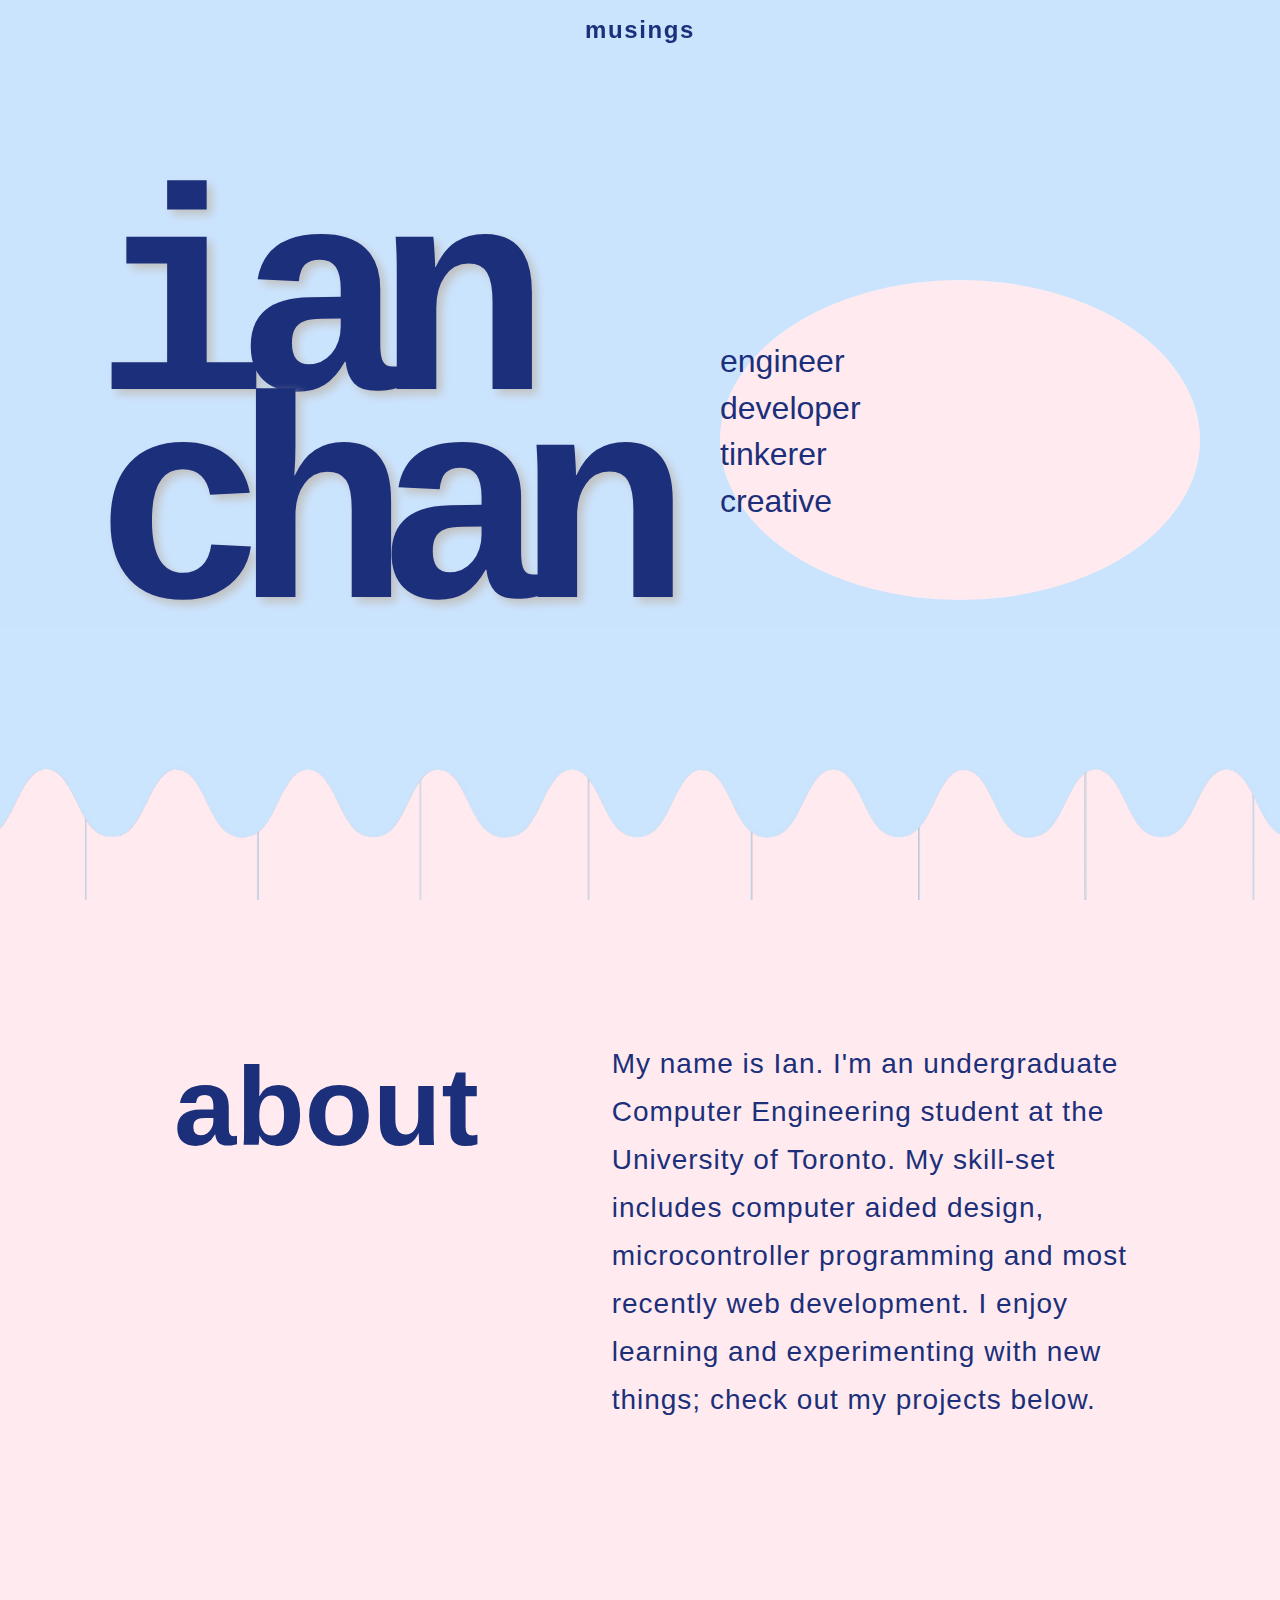
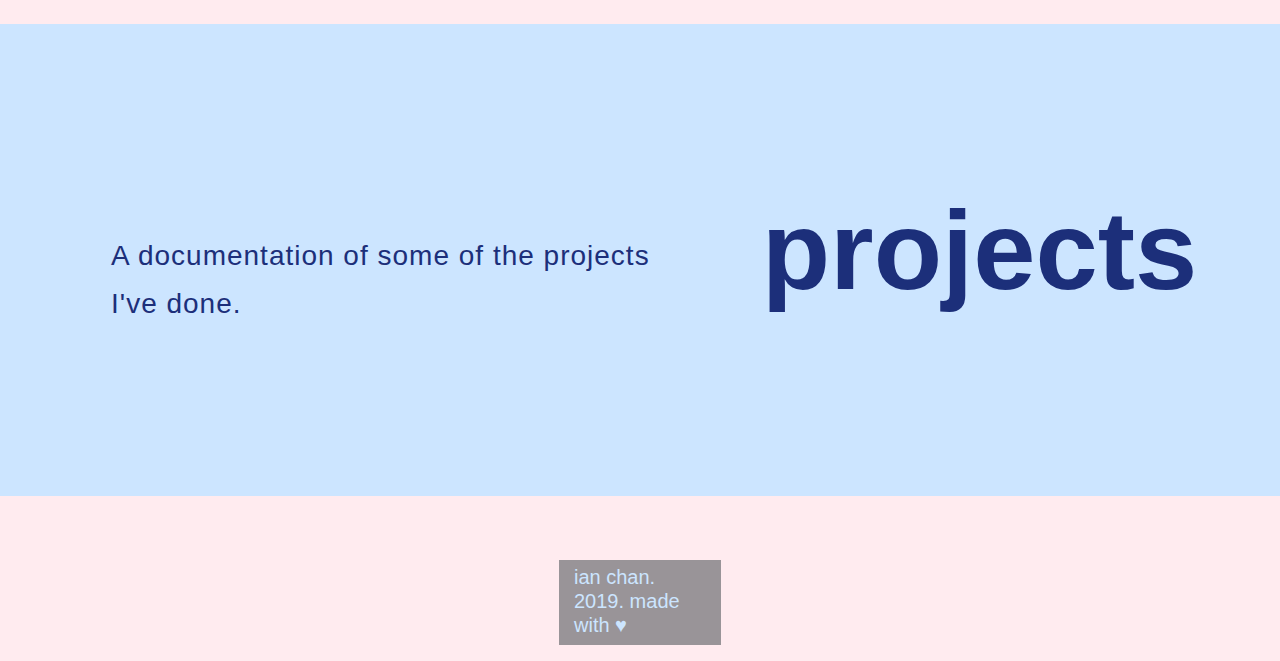
==== commit 5afe3f67: "dnastack" ====
--- a/index.html
+++ b/index.html
@@ -38,23 +38,23 @@
 				<div class="col-xl-12">
 					
 					<!-- Nav Bar -->
-	<!-- 				<nav id = "main" class="navbar navbar-expand-xl py-0 d-flex justify-content-center">
+					<nav id = "main" class="navbar navbar-expand-xl py-0 d-flex justify-content-center">
 					    <div>    
 					        <ul class="navbar-nav">
-					       	  <li>
+<!-- 					       	  <li>
 				            	<a href="experience.html" id="musings" class="nav-link mt-1">experience</a>
-				          	  </li>
-
-				          	  <li>
+				          	  </li> -->
+
+<!-- 				          	  <li>
 					            <a href="projects.html" id="projects" class="nav-link mt-1 mx-5">projects</a>
-					          </li>
+					          </li> -->
 
 							  <li>
 					            <a href="musings.html" id="musings" class="nav-link mt-1">musings</a>
 					          </li>
 					        </ul>
 				    	</div>			
-			    	</nav> -->
+			    	</nav>
 
 		    	</div>
 			</div>	
@@ -123,7 +123,11 @@
 			    		<i class="fab fa-linkedin fa-2x"></i>
 			    	</a>
 
-			    	<a href="resume.pdf" target=" blank" class="icon">
+			    	<a href="resume.html" target=" blank" class="icon">
+			    		<i class="fas fa-file-alt fa-2x"></i>
+			    	</a>				    	
+
+			    	<a href="coverLetter.html" target=" blank" class="icon">
 			    		<i class="fas fa-file-alt fa-2x"></i>
 			    	</a>	
 				</div>
